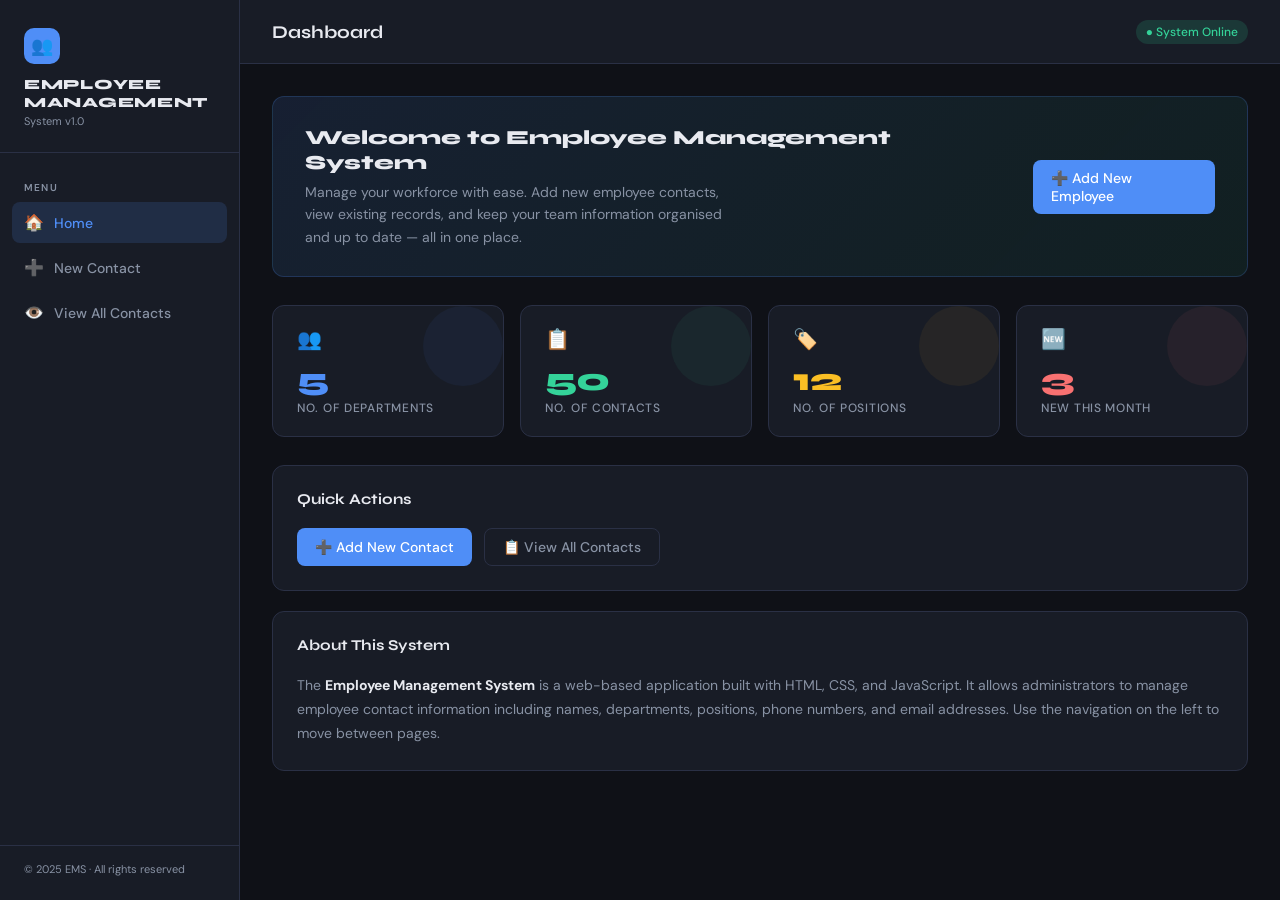
==== index.html @ e16b0e45 "Add files via upload" ====
<!doctype html>
<html lang="en">
  <head>
    <meta charset="UTF-8" />
    <meta name="viewport" content="width=device-width, initial-scale=1.0" />
    <title>Employee Management System</title>
    <link rel="stylesheet" href="styles.css" />
  </head>
  <body>
    <aside class="sidebar">
      <div class="sidebar-brand">
        <div class="logo-icon">👥</div>
        <h1>Employee<br />Management</h1>
        <p>System v1.0</p>
      </div>
      <nav class="sidebar-nav">
        <span class="nav-label">Menu</span>
        <a href="index.html" class="nav-link active">
          <span class="nav-icon">🏠</span> Home
        </a>
        <a href="new-contact.html" class="nav-link">
          <span class="nav-icon">➕</span> New Contact
        </a>
        <a href="view-contacts.html" class="nav-link">
          <span class="nav-icon">👁️</span> View All Contacts
        </a>
      </nav>
      <div class="sidebar-footer">
        <p>© 2025 EMS · All rights reserved</p>
      </div>
    </aside>

    <main class="main">
      <div class="topbar">
        <h2>Dashboard</h2>
        <div class="topbar-actions">
          <span class="badge badge-green">● System Online</span>
        </div>
      </div>

      <div class="page-content">
        <div class="welcome-banner">
          <div>
            <h3>Welcome to Employee Management System</h3>
            <p>
              Manage your workforce with ease. Add new employee contacts, view
              existing records, and keep your team information organised and up
              to date — all in one place.
            </p>
          </div>
          <a href="new-contact.html" class="btn btn-primary">
            ➕ Add New Employee
          </a>
        </div>

        <div class="stats-grid">
          <div class="stat-card blue">
            <div class="stat-icon">👥</div>
            <div class="stat-value">5</div>
            <div class="stat-label">No. of Departments</div>
          </div>
          <div class="stat-card green">
            <div class="stat-icon">📋</div>
            <div class="stat-value">50</div>
            <div class="stat-label">No. of Contacts</div>
          </div>
          <div class="stat-card yellow">
            <div class="stat-icon">🏷️</div>
            <div class="stat-value">12</div>
            <div class="stat-label">No. of Positions</div>
          </div>
          <div class="stat-card red">
            <div class="stat-icon">🆕</div>
            <div class="stat-value">3</div>
            <div class="stat-label">New This Month</div>
          </div>
        </div>

        <div class="card">
          <div class="card-header">
            <h3 class="card-title">Quick Actions</h3>
          </div>
          <div style="display: flex; gap: 12px; flex-wrap: wrap">
            <a href="new-contact.html" class="btn btn-primary"
              >➕ Add New Contact</a
            >
            <a href="view-contacts.html" class="btn btn-outline"
              >📋 View All Contacts</a
            >
          </div>
        </div>

        <div class="card" style="margin-top: 20px">
          <div class="card-header">
            <h3 class="card-title">About This System</h3>
          </div>
          <p
            style="color: var(--text-muted); font-size: 14px; line-height: 1.7"
          >
            The
            <strong style="color: var(--text)"
              >Employee Management System</strong
            >
            is a web-based application built with HTML, CSS, and JavaScript. It
            allows administrators to manage employee contact information
            including names, departments, positions, phone numbers, and email
            addresses. Use the navigation on the left to move between pages.
          </p>
        </div>
      </div>
    </main>

    <script src="main.js"></script>
  </body>
</html>
---- styles.css ----
@import url("https://fonts.googleapis.com/css2?family=Syne:wght@400;600;700;800&family=DM+Sans:wght@300;400;500&display=swap");

:root {
  --bg: #0f1117;
  --surface: #181c26;
  --surface-2: #1f2435;
  --border: #2a3045;
  --accent: #4f8ef7;
  --accent-2: #34d399;
  --danger: #f87171;
  --warning: #fbbf24;
  --text: #e8eaf0;
  --text-muted: #8892a4;
  --nav-width: 240px;
  --radius: 12px;
}

*,
*::before,
*::after {
  box-sizing: border-box;
  margin: 0;
  padding: 0;
}

body {
  font-family: "DM Sans", sans-serif;
  background: var(--bg);
  color: var(--text);
  min-height: 100vh;
  display: flex;
}

.sidebar {
  width: var(--nav-width);
  background: var(--surface);
  border-right: 1px solid var(--border);
  display: flex;
  flex-direction: column;
  position: fixed;
  top: 0;
  left: 0;
  height: 100vh;
  z-index: 100;
  padding: 0 0 24px;
}

.sidebar-brand {
  padding: 28px 24px 24px;
  border-bottom: 1px solid var(--border);
}

.sidebar-brand .logo-icon {
  width: 36px;
  height: 36px;
  background: var(--accent);
  border-radius: 10px;
  display: flex;
  align-items: center;
  justify-content: center;
  font-size: 18px;
  margin-bottom: 12px;
}

.sidebar-brand h1 {
  font-family: "Syne", sans-serif;
  font-size: 14px;
  font-weight: 800;
  letter-spacing: 0.05em;
  text-transform: uppercase;
  color: var(--text);
  line-height: 1.3;
}

.sidebar-brand p {
  font-size: 11px;
  color: var(--text-muted);
  margin-top: 2px;
}

.sidebar-nav {
  padding: 20px 12px;
  flex: 1;
  display: flex;
  flex-direction: column;
  gap: 4px;
}

.nav-label {
  font-size: 10px;
  font-weight: 600;
  letter-spacing: 0.12em;
  text-transform: uppercase;
  color: var(--text-muted);
  padding: 8px 12px 4px;
}

.nav-link {
  display: flex;
  align-items: center;
  gap: 10px;
  padding: 10px 12px;
  border-radius: 8px;
  text-decoration: none;
  color: var(--text-muted);
  font-size: 14px;
  font-weight: 500;
  transition: all 0.2s;
}

.nav-link:hover {
  background: var(--surface-2);
  color: var(--text);
}

.nav-link.active {
  background: rgba(79, 142, 247, 0.15);
  color: var(--accent);
}

.nav-link .nav-icon {
  font-size: 16px;
  width: 20px;
  text-align: center;
}

.sidebar-footer {
  padding: 16px 24px 0;
  border-top: 1px solid var(--border);
}

.sidebar-footer p {
  font-size: 11px;
  color: var(--text-muted);
}

.main {
  margin-left: var(--nav-width);
  flex: 1;
  min-height: 100vh;
  display: flex;
  flex-direction: column;
}

.topbar {
  background: var(--surface);
  border-bottom: 1px solid var(--border);
  padding: 0 32px;
  height: 64px;
  display: flex;
  align-items: center;
  justify-content: space-between;
  position: sticky;
  top: 0;
  z-index: 50;
}

.topbar h2 {
  font-family: "Syne", sans-serif;
  font-size: 18px;
  font-weight: 700;
}

.topbar-actions {
  display: flex;
  align-items: center;
  gap: 12px;
}

.badge {
  display: inline-flex;
  align-items: center;
  gap: 6px;
  padding: 4px 10px;
  border-radius: 20px;
  font-size: 12px;
  font-weight: 500;
}

.badge-blue {
  background: rgba(79, 142, 247, 0.15);
  color: var(--accent);
}
.badge-green {
  background: rgba(52, 211, 153, 0.15);
  color: var(--accent-2);
}

.page-content {
  padding: 32px;
  flex: 1;
}

.card {
  background: var(--surface);
  border: 1px solid var(--border);
  border-radius: var(--radius);
  padding: 24px;
}

.card-header {
  display: flex;
  align-items: center;
  justify-content: space-between;
  margin-bottom: 20px;
}

.card-title {
  font-family: "Syne", sans-serif;
  font-size: 15px;
  font-weight: 700;
}

.stats-grid {
  display: grid;
  grid-template-columns: repeat(auto-fit, minmax(200px, 1fr));
  gap: 16px;
  margin-bottom: 28px;
}

.stat-card {
  background: var(--surface);
  border: 1px solid var(--border);
  border-radius: var(--radius);
  padding: 20px 24px;
  position: relative;
  overflow: hidden;
  transition:
    border-color 0.2s,
    transform 0.2s;
}

.stat-card:hover {
  border-color: var(--accent);
  transform: translateY(-2px);
}

.stat-card::before {
  content: "";
  position: absolute;
  top: 0;
  right: 0;
  width: 80px;
  height: 80px;
  border-radius: 50%;
  opacity: 0.06;
}

.stat-card.blue::before {
  background: var(--accent);
}
.stat-card.green::before {
  background: var(--accent-2);
}
.stat-card.yellow::before {
  background: var(--warning);
}
.stat-card.red::before {
  background: var(--danger);
}

.stat-icon {
  font-size: 20px;
  margin-bottom: 12px;
}

.stat-value {
  font-family: "Syne", sans-serif;
  font-size: 32px;
  font-weight: 800;
  line-height: 1;
  margin-bottom: 4px;
}

.stat-card.blue .stat-value {
  color: var(--accent);
}
.stat-card.green .stat-value {
  color: var(--accent-2);
}
.stat-card.yellow .stat-value {
  color: var(--warning);
}
.stat-card.red .stat-value {
  color: var(--danger);
}

.stat-label {
  font-size: 12px;
  color: var(--text-muted);
  font-weight: 500;
  text-transform: uppercase;
  letter-spacing: 0.06em;
}

.btn {
  display: inline-flex;
  align-items: center;
  gap: 6px;
  padding: 9px 18px;
  border-radius: 8px;
  font-family: "DM Sans", sans-serif;
  font-size: 14px;
  font-weight: 500;
  cursor: pointer;
  border: none;
  text-decoration: none;
  transition: all 0.2s;
}

.btn-primary {
  background: var(--accent);
  color: #fff;
}
.btn-primary:hover {
  background: #3a7ae8;
}

.btn-success {
  background: var(--accent-2);
  color: #0f1117;
}
.btn-success:hover {
  background: #22c28b;
}

.btn-sm {
  padding: 5px 11px;
  font-size: 12px;
  border-radius: 6px;
}

.btn-outline {
  background: transparent;
  border: 1px solid var(--border);
  color: var(--text-muted);
}
.btn-outline:hover {
  border-color: var(--accent);
  color: var(--accent);
}

.btn-danger {
  background: rgba(248, 113, 113, 0.15);
  color: var(--danger);
}
.btn-danger:hover {
  background: rgba(248, 113, 113, 0.25);
}

.btn-warning {
  background: rgba(251, 191, 36, 0.15);
  color: var(--warning);
}
.btn-warning:hover {
  background: rgba(251, 191, 36, 0.25);
}

.btn-info {
  background: rgba(79, 142, 247, 0.15);
  color: var(--accent);
}
.btn-info:hover {
  background: rgba(79, 142, 247, 0.25);
}

.form-grid {
  display: grid;
  grid-template-columns: 1fr 1fr;
  gap: 20px;
}

.form-group {
  display: flex;
  flex-direction: column;
  gap: 6px;
}

.form-group.full-width {
  grid-column: 1 / -1;
}

label {
  font-size: 12px;
  font-weight: 600;
  color: var(--text-muted);
  text-transform: uppercase;
  letter-spacing: 0.06em;
}

input,
select,
textarea {
  background: var(--surface-2);
  border: 1px solid var(--border);
  border-radius: 8px;
  color: var(--text);
  font-family: "DM Sans", sans-serif;
  font-size: 14px;
  padding: 10px 14px;
  transition:
    border-color 0.2s,
    box-shadow 0.2s;
  outline: none;
  width: 100%;
}

input:focus,
select:focus,
textarea:focus {
  border-color: var(--accent);
  box-shadow: 0 0 0 3px rgba(79, 142, 247, 0.15);
}

input::placeholder,
textarea::placeholder {
  color: var(--text-muted);
  opacity: 0.6;
}

select option {
  background: var(--surface-2);
}

textarea {
  resize: vertical;
  min-height: 100px;
}

.radio-group {
  display: flex;
  gap: 16px;
}

.radio-label {
  display: flex;
  align-items: center;
  gap: 6px;
  cursor: pointer;
  font-size: 14px;
  color: var(--text);
  text-transform: none;
  letter-spacing: 0;
  font-weight: 400;
}

.radio-label input[type="radio"] {
  width: auto;
  accent-color: var(--accent);
}

.form-actions {
  display: flex;
  gap: 12px;
  justify-content: flex-end;
  padding-top: 8px;
  grid-column: 1 / -1;
}

.form-section-title {
  font-family: "Syne", sans-serif;
  font-size: 13px;
  font-weight: 700;
  color: var(--text-muted);
  text-transform: uppercase;
  letter-spacing: 0.1em;
  padding-bottom: 12px;
  border-bottom: 1px solid var(--border);
  margin-bottom: 4px;
  grid-column: 1 / -1;
}

.table-wrapper {
  overflow-x: auto;
  border-radius: var(--radius);
}

table {
  width: 100%;
  border-collapse: collapse;
}

thead th {
  font-size: 11px;
  font-weight: 700;
  letter-spacing: 0.1em;
  text-transform: uppercase;
  color: var(--text-muted);
  padding: 12px 16px;
  text-align: left;
  border-bottom: 1px solid var(--border);
  background: var(--surface-2);
}

thead th:first-child {
  border-radius: 8px 0 0 0;
}
thead th:last-child {
  border-radius: 0 8px 0 0;
}

tbody tr {
  border-bottom: 1px solid var(--border);
  transition: background 0.15s;
}

tbody tr:last-child {
  border-bottom: none;
}
tbody tr:hover {
  background: var(--surface-2);
}

tbody td {
  padding: 14px 16px;
  font-size: 14px;
  vertical-align: middle;
}

.td-number {
  color: var(--text-muted);
  font-size: 12px;
  font-weight: 600;
}

.employee-name {
  font-weight: 500;
}

.employee-dept {
  display: inline-block;
  padding: 3px 8px;
  border-radius: 4px;
  font-size: 11px;
  font-weight: 600;
  background: rgba(79, 142, 247, 0.1);
  color: var(--accent);
}

.actions-cell {
  display: flex;
  gap: 6px;
  flex-wrap: nowrap;
}

.page-header {
  display: flex;
  align-items: flex-start;
  justify-content: space-between;
  margin-bottom: 28px;
  gap: 16px;
}

.page-header-text h2 {
  font-family: "Syne", sans-serif;
  font-size: 24px;
  font-weight: 800;
  margin-bottom: 4px;
}

.page-header-text p {
  color: var(--text-muted);
  font-size: 14px;
}

.toast {
  position: fixed;
  bottom: 28px;
  right: 28px;
  background: var(--surface-2);
  border: 1px solid var(--border);
  border-radius: var(--radius);
  padding: 14px 20px;
  font-size: 14px;
  display: flex;
  align-items: center;
  gap: 10px;
  box-shadow: 0 8px 32px rgba(0, 0, 0, 0.4);
  z-index: 999;
  transform: translateY(80px);
  opacity: 0;
  transition:
    transform 0.3s,
    opacity 0.3s;
}

.toast.show {
  transform: translateY(0);
  opacity: 1;
}

.toast.success {
  border-left: 3px solid var(--accent-2);
}
.toast.info {
  border-left: 3px solid var(--accent);
}

.welcome-banner {
  background: linear-gradient(
    135deg,
    rgba(79, 142, 247, 0.12) 0%,
    rgba(52, 211, 153, 0.08) 100%
  );
  border: 1px solid rgba(79, 142, 247, 0.2);
  border-radius: var(--radius);
  padding: 28px 32px;
  margin-bottom: 28px;
  display: flex;
  align-items: center;
  justify-content: space-between;
  gap: 24px;
}

.welcome-banner h3 {
  font-family: "Syne", sans-serif;
  font-size: 20px;
  font-weight: 800;
  margin-bottom: 6px;
}

.welcome-banner p {
  color: var(--text-muted);
  font-size: 14px;
  max-width: 420px;
  line-height: 1.6;
}

::-webkit-scrollbar {
  width: 6px;
  height: 6px;
}
::-webkit-scrollbar-track {
  background: var(--bg);
}
::-webkit-scrollbar-thumb {
  background: var(--border);
  border-radius: 3px;
}
::-webkit-scrollbar-thumb:hover {
  background: var(--text-muted);
}

@media (max-width: 768px) {
  .sidebar {
    transform: translateX(-100%);
    transition: transform 0.3s;
  }
  .main {
    margin-left: 0;
  }
  .form-grid {
    grid-template-columns: 1fr;
  }
  .stats-grid {
    grid-template-columns: 1fr 1fr;
  }
  .welcome-banner {
    flex-direction: column;
  }
}
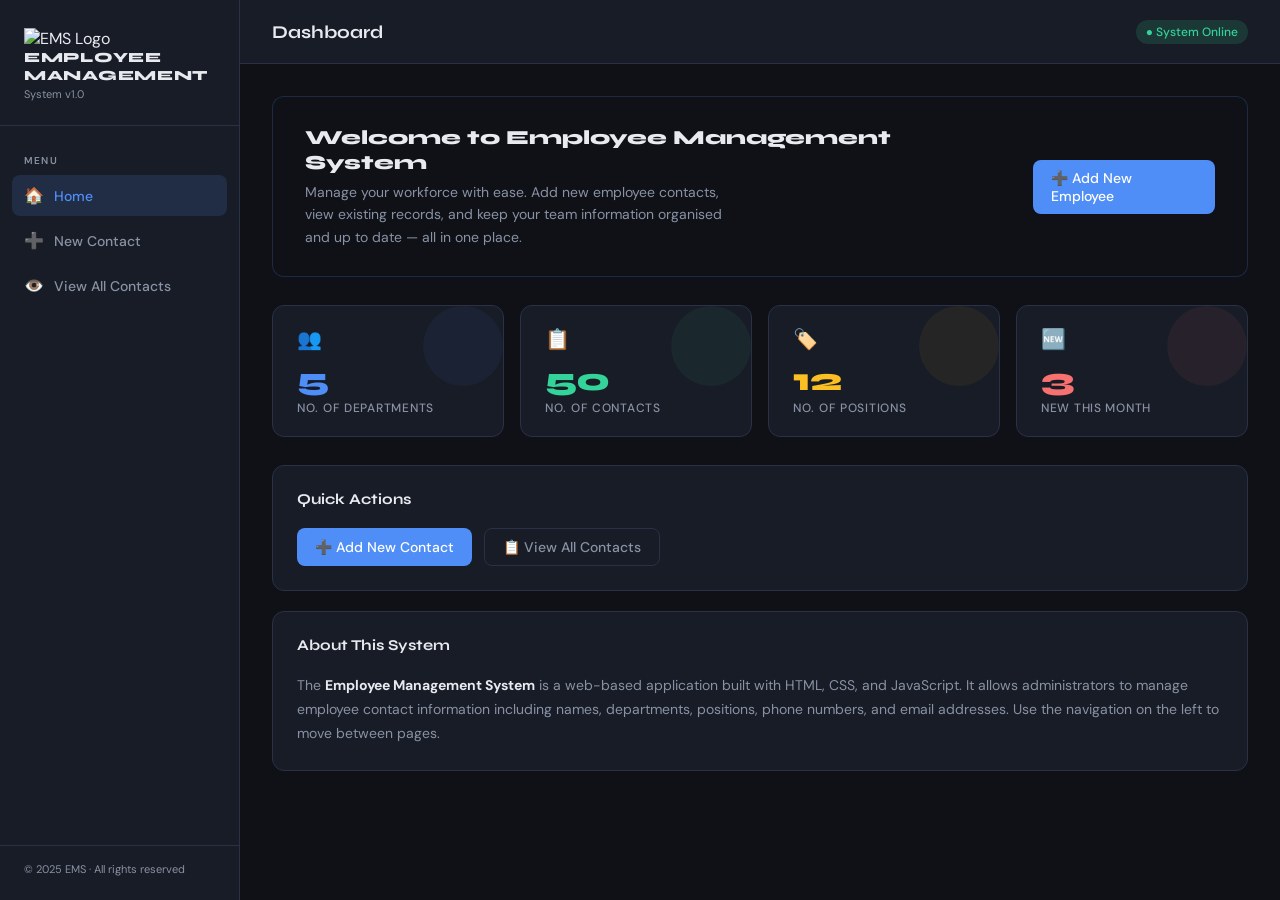
==== commit 0cece769: "Update logo and welcome banner in index.html Replaced logo icon with an image and updated welcome ba" ====
--- a/index.html
+++ b/index.html
@@ -9,7 +9,7 @@
   <body>
     <aside class="sidebar">
       <div class="sidebar-brand">
-        <div class="logo-icon">👥</div>
+        <img src="images/logo.svg" alt="EMS Logo" class="sidebar-logo" />
         <h1>Employee<br />Management</h1>
         <p>System v1.0</p>
       </div>
@@ -39,7 +39,14 @@
       </div>
 
       <div class="page-content">
-        <div class="welcome-banner">
+        <div
+          class="welcome-banner"
+          style="
+            background-image: url(&quot;images/hero-bg.svg&quot;);
+            background-size: cover;
+            background-position: center;
+          "
+        >
           <div>
             <h3>Welcome to Employee Management System</h3>
             <p>
